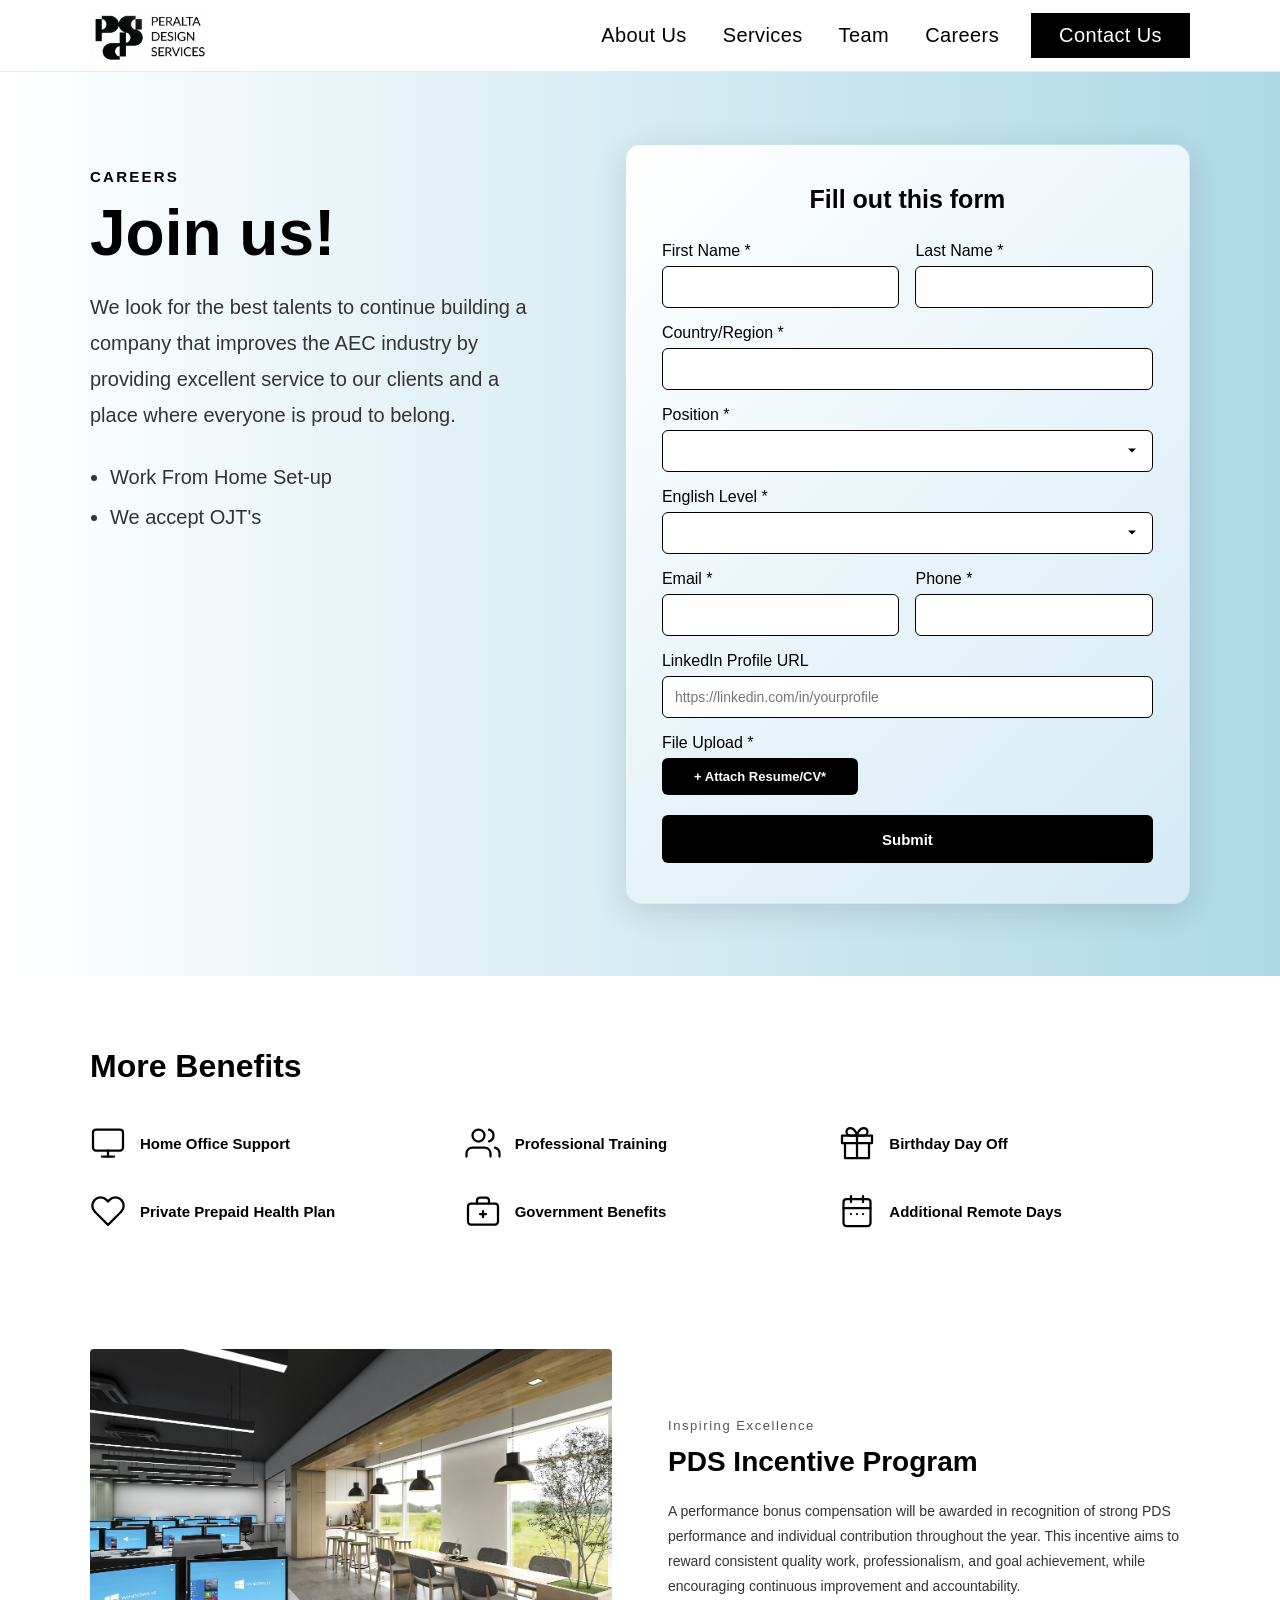
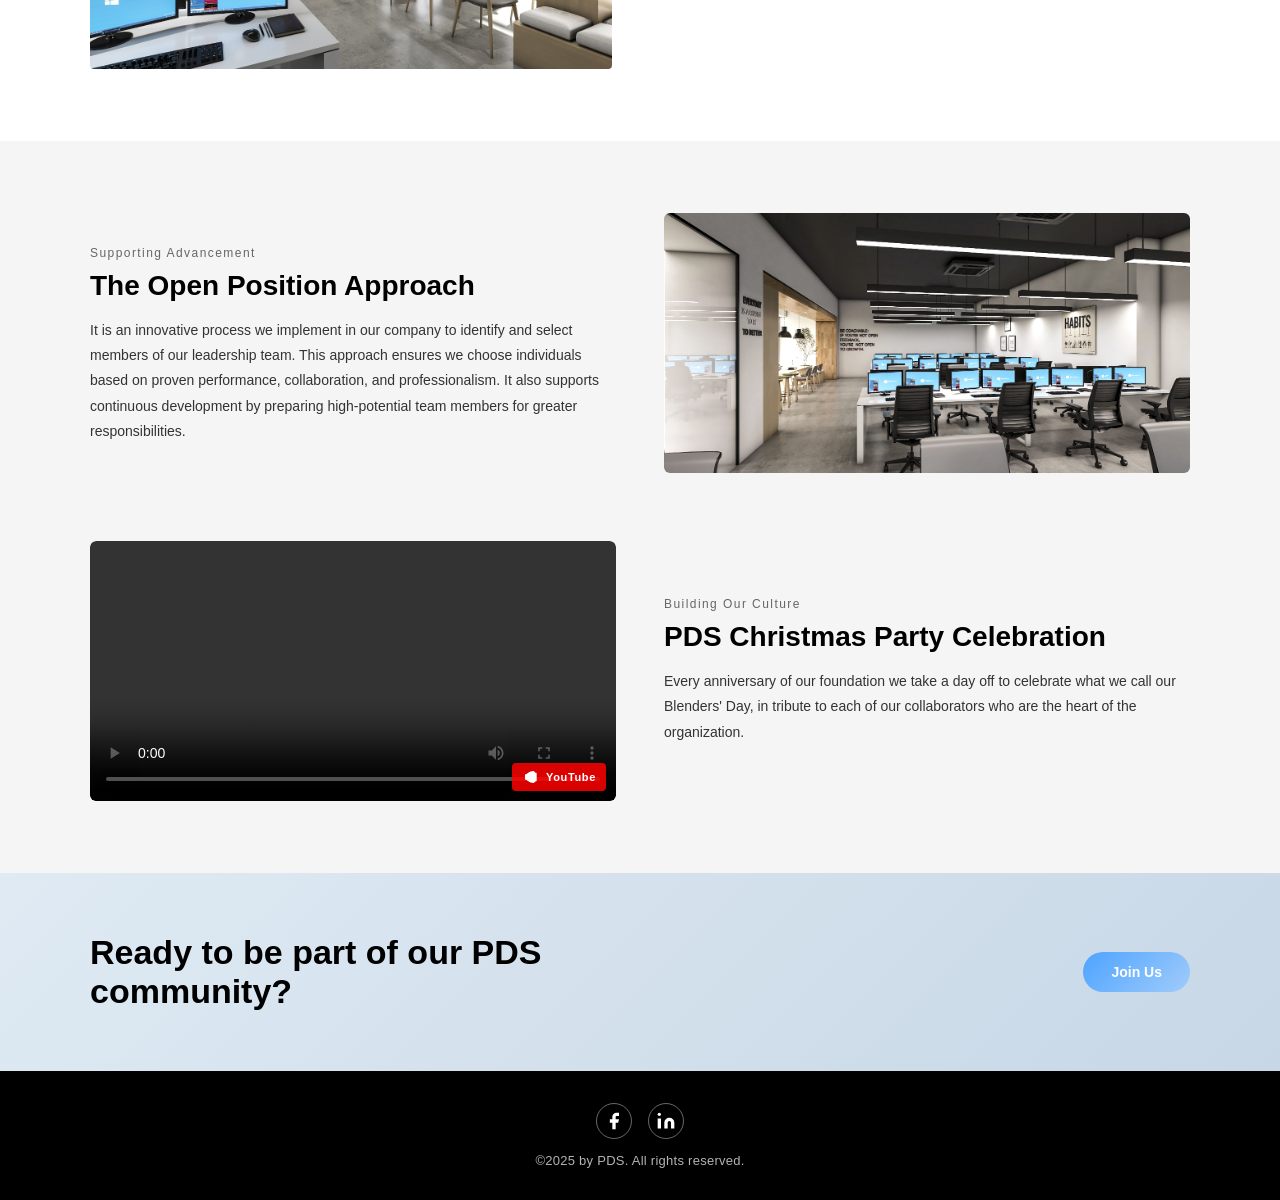
==== careers.html @ 2094d5f3 "website (no functions on submit buttons yet)" ====
<!DOCTYPE html>
<html lang="en">
<head>
  <meta charset="UTF-8"/>
  <meta name="viewport" content="width=device-width, initial-scale=1.0"/>
  <title>Careers — Peralta Design Services</title>
  <link rel="stylesheet" href="styles/careers.css"/>
  <link rel="icon" type="image/png" href="images/logoPDS.png"/>
</head>
<body>

  <!-- NAVBAR -->
  <nav>
    <div class="nav-inner">
      <a class="logo" href="index.html">
        <img src="images/logoPDS.png" alt="Peralta Design Services logo"/>
      </a>
      <div class="nav-right">
        <ul class="nav-links">
          <li><a href="index.html">About Us</a></li>
          <li><a href="services.html">Services</a></li>
          <li><a href="team.html">Team</a></li>
          <li><a href="careers.html">Careers</a></li>
        </ul>
        <a href="contactUs.html" class="nav-cta">Contact Us</a>
      </div>
    </div>
  </nav>

  <!-- CAREERS -->
  <section class="careers">
    <div class="careers-inner">

      <!-- LEFT -->
      <div class="careers-left">
        <div class="careers-label">Careers</div>
        <h1 class="careers-heading">Join us!</h1>
        <p class="careers-desc">We look for the best talents to continue building a company that improves the AEC industry by providing excellent service to our clients and a place where everyone is proud to belong.</p>
        <ul class="careers-perks">
          <li>Work From Home Set-up</li>
          <li>We accept OJT's</li>
        </ul>
      </div>

      <!-- RIGHT — FORM -->
      <div class="careers-right">
        <div class="form-card">
          <h2 class="form-title">Fill out this form</h2>

          <form id="careersForm">
            <div class="form-row">
              <div class="form-group">
                <label>First Name <span>*</span></label>
                <input type="text" required/>
              </div>
              <div class="form-group">
                <label>Last Name <span>*</span></label>
                <input type="text" required/>
              </div>
            </div>

            <div class="form-group full">
              <label>Country/Region <span>*</span></label>
              <input type="text" required/>
            </div>

            <div class="form-group full">
              <label>Position <span>*</span></label>
              <select required>
  <option value="" disabled selected></option>
  <option>Architect Junior</option>
  <option>Architect Senior</option>
  <option>Architect Semi Senior</option>
  <option>BIM Coordinator</option>
  <option>Project Leader</option>
  <option>Job Captain</option>
  <option>Assistant Project Manager</option>
  <option>Office Monitor</option>
  <option>Accounting & Finance</option>
  <option>People & Talent</option>
  <option>Digital Marketing</option>
  <option>Engineer</option>
  <option>Business Development Representative</option>
</select>
            </div>

            <div class="form-group full">
              <label>English Level <span>*</span></label>
              <select required>
                <option value="" disabled selected></option>
                <option>Beginner</option>
                <option>Intermediate</option>
                <option>Advanced</option>
                <option>Bilingual</option>
              </select>
            </div>

            <div class="form-row">
              <div class="form-group">
                <label>Email <span>*</span></label>
                <input type="email" required/>
              </div>
              <div class="form-group">
                <label>Phone <span>*</span></label>
                <input type="tel" required/>
              </div>
            </div>

            <div class="form-group full">
              <label>LinkedIn Profile URL</label>
              <input type="url" placeholder="https://linkedin.com/in/yourprofile"/>
            </div>

            <div class="form-group full">
              <label>File Upload <span>*</span></label>
              <label class="file-upload-btn" id="fileLabel">
                <span id="fileSpan">+ Attach Resume/CV*</span>
                <input type="file" accept=".pdf,.doc,.docx" required id="fileInput"/>
              </label>
            </div>

            <button type="submit" class="submit-btn">Submit</button>
          </form>
        </div>
      </div>

    </div>
  </section>


<!-- MORE BENEFITS -->
<section class="benefits">
  <div class="benefits-inner">
    <h2 class="benefits-heading">More Benefits</h2>
    <div class="benefits-grid">

      <div class="benefit-item">
        <svg xmlns="http://www.w3.org/2000/svg" width="36" height="36" viewBox="0 0 24 24" fill="none" stroke="#000" stroke-width="1.5" stroke-linecap="round" stroke-linejoin="round">
          <rect x="2" y="3" width="20" height="14" rx="2"/><line x1="8" y1="21" x2="16" y2="21"/><line x1="12" y1="17" x2="12" y2="21"/>
        </svg>
        <span>Home Office Support</span>
      </div>

      <div class="benefit-item">
        <svg xmlns="http://www.w3.org/2000/svg" width="36" height="36" viewBox="0 0 24 24" fill="none" stroke="#000" stroke-width="1.5" stroke-linecap="round" stroke-linejoin="round">
          <path d="M17 21v-2a4 4 0 0 0-4-4H5a4 4 0 0 0-4 4v2"/><circle cx="9" cy="7" r="4"/><path d="M23 21v-2a4 4 0 0 0-3-3.87"/><path d="M16 3.13a4 4 0 0 1 0 7.75"/>
        </svg>
        <span>Professional Training</span>
      </div>

      <div class="benefit-item">
        <svg xmlns="http://www.w3.org/2000/svg" width="36" height="36" viewBox="0 0 24 24" fill="none" stroke="#000" stroke-width="1.5" stroke-linecap="round" stroke-linejoin="round">
          <path d="M20 12V22H4V12"/><path d="M22 7H2v5h20V7z"/><path d="M12 22V7"/><path d="M12 7H7.5a2.5 2.5 0 0 1 0-5C11 2 12 7 12 7z"/><path d="M12 7h4.5a2.5 2.5 0 0 0 0-5C13 2 12 7 12 7z"/>
        </svg>
        <span>Birthday Day Off</span>
      </div>

      <div class="benefit-item">
        <svg xmlns="http://www.w3.org/2000/svg" width="36" height="36" viewBox="0 0 24 24" fill="none" stroke="#000" stroke-width="1.5" stroke-linecap="round" stroke-linejoin="round">
          <path d="M20.84 4.61a5.5 5.5 0 0 0-7.78 0L12 5.67l-1.06-1.06a5.5 5.5 0 0 0-7.78 7.78l1.06 1.06L12 21.23l7.78-7.78 1.06-1.06a5.5 5.5 0 0 0 0-7.78z"/>
        </svg>
        <span>Private Prepaid Health Plan</span>
      </div>

      <div class="benefit-item">
        <svg xmlns="http://www.w3.org/2000/svg" width="36" height="36" viewBox="0 0 24 24" fill="none" stroke="#000" stroke-width="1.5" stroke-linecap="round" stroke-linejoin="round">
          <rect x="2" y="7" width="20" height="14" rx="2"/><path d="M16 7V5a2 2 0 0 0-2-2h-4a2 2 0 0 0-2 2v2"/><line x1="12" y1="12" x2="12" y2="16"/><line x1="10" y1="14" x2="14" y2="14"/>
        </svg>
        <span>Government Benefits</span>
      </div>

      <div class="benefit-item">
        <svg xmlns="http://www.w3.org/2000/svg" width="36" height="36" viewBox="0 0 24 24" fill="none" stroke="#000" stroke-width="1.5" stroke-linecap="round" stroke-linejoin="round">
          <rect x="3" y="4" width="18" height="18" rx="2"/><line x1="16" y1="2" x2="16" y2="6"/><line x1="8" y1="2" x2="8" y2="6"/><line x1="3" y1="10" x2="21" y2="10"/><path d="M8 14h.01"/><path d="M12 14h.01"/><path d="M16 14h.01"/>
        </svg>
        <span>Additional Remote Days</span>
      </div>

    </div>
  </div>
</section>

<!-- INCENTIVE PROGRAM -->
<section class="incentive">
  <div class="incentive-inner">
    <div class="incentive-left">
      <!-- Replace with your actual image -->
      <img src="images/collaborate.png" alt="PDS Team at work"/>
    </div>
    <div class="incentive-right">
      <p class="incentive-label">Inspiring Excellence</p>
      <h2 class="incentive-heading">PDS Incentive Program</h2>
      <p class="incentive-desc">A performance bonus compensation will be awarded in recognition of strong PDS performance and individual contribution throughout the year. This incentive aims to reward consistent quality work, professionalism, and goal achievement, while encouraging continuous improvement and accountability.</p>
    </div>
  </div>
</section>

<!-- COMPANY CULTURE / OPEN POSITION -->
<section class="culture">
  <div class="culture-inner">

    <!-- TOP ROW -->
    <div class="culture-top">
      
      <!-- LEFT TEXT -->
      <div class="culture-left">
        <p class="culture-label">Supporting Advancement</p>
        <h2 class="culture-heading">The Open Position Approach</h2>
        <p class="culture-desc">
          It is an innovative process we implement in our company to identify and select members of our leadership team.
          This approach ensures we choose individuals based on proven performance, collaboration, and professionalism.
          It also supports continuous development by preparing high-potential team members for greater responsibilities.
        </p>
      </div>

      <!-- RIGHT IMAGE -->
      <div class="culture-right">
        <img src="images/office1.png" alt="Office workspace"/>
      </div>

    </div>

    <!-- BOTTOM ROW -->
    <div class="culture-bottom">

      <!-- VIDEO -->
      <div class="culture-video">
  <div class="video-wrapper">
    <!-- Replace with your actual downloaded video filename -->
    <video controls>
      <source src="videos/PDS Christmas Party.mp4" type="video/mp4"/>
      Your browser does not support the video tag.
    </video>
    <a href="https://www.youtube.com/watch?v=nQ1SxwSHae8" target="_blank" class="video-yt-link" title="Watch on YouTube">
      <svg xmlns="http://www.w3.org/2000/svg" width="18" height="18" viewBox="0 0 24 24" fill="white">
        <path d="M19.59 6.69a4.83 4.83 0 0 1-3.77-2.75 12.37 12.37 0 0 0-8.07 2.75 4.83 4.83 0 0 1-3.75 2.06v6.5a4.83 4.83 0 0 1 3.75 2.06 12.37 12.37 0 0 0 8.07 2.75 4.83 4.83 0 0 1 3.77-2.75V6.69z"/>
        <polygon points="10 15 15 12 10 9 10 15" fill="white"/>
      </svg>
      YouTube
    </a>
  </div>
</div>

      <!-- TEXT -->
      <div class="culture-text">
        <p class="culture-label">Building Our Culture</p>
        <h2 class="culture-heading">PDS Christmas Party Celebration</h2>
        <p class="culture-desc">
          Every anniversary of our foundation we take a day off to celebrate what we call our Blenders' Day,
          in tribute to each of our collaborators who are the heart of the organization.
        </p>
      </div>

    </div>

  </div>
</section>

<!-- CTA JOIN US -->
<section class="cta">
  <div class="cta-inner">
    
    <h2 class="cta-text">
      Ready to be part of our PDS community?
    </h2>

    <a href="#careersForm" class="cta-btn">Join Us</a>

  </div>
</section>

<!-- FOOTER -->
<footer>
  <div class="footer-inner">
    <div class="footer-social">
      <a href="https://www.facebook.com/profile.php?id=61551814892912" target="_blank" aria-label="Facebook">
        <svg xmlns="http://www.w3.org/2000/svg" width="20" height="20" viewBox="0 0 24 24" fill="white">
          <path d="M18 2h-3a5 5 0 0 0-5 5v3H7v4h3v8h4v-8h3l1-4h-4V7a1 1 0 0 1 1-1h3z"/>
        </svg>
      </a>
      <a href="https://www.linkedin.com/company/peraltadesignservices/posts/?feedView=all" target="_blank" aria-label="LinkedIn">
        <svg xmlns="http://www.w3.org/2000/svg" width="20" height="20" viewBox="0 0 24 24" fill="white">
          <path d="M16 8a6 6 0 0 1 6 6v7h-4v-7a2 2 0 0 0-2-2 2 2 0 0 0-2 2v7h-4v-7a6 6 0 0 1 6-6zM2 9h4v12H2z"/>
          <circle cx="4" cy="4" r="2"/>
        </svg>
      </a>
    </div>
    <p class="footer-copy">©2025 by PDS. All rights reserved.</p>
  </div>
</footer>

  <script>
    document.getElementById('fileInput').addEventListener('change', function() {
      const span = document.getElementById('fileSpan');
      span.textContent = this.files[0] ? this.files[0].name : '+ Attach Resume/CV*';
    });
  </script>

</body>
</html>
---- styles/careers.css ----
*, *::before, *::after { box-sizing: border-box; margin: 0; padding: 0; }
html, body { font-family: 'Arial', sans-serif; background: #fff; color: #000; overflow-x: hidden; }

/* ── NAVBAR ── */
nav {
  position: fixed; top: 0; left: 0; right: 0; z-index: 100;
  display: flex; align-items: center; justify-content: center;
  height: 72px;
  background: #fff;
  border-bottom: 1px solid #e8e8e8;
}
.nav-inner {
  display: flex; align-items: center; gap: 32px;
  width: 1100px;
}
.nav-right {
  display: flex; align-items: center; gap: 32px;
  margin-left: auto;
}
.logo { display: flex; align-items: center; gap: 10px; text-decoration: none; }
.logo img { height: 54px; width: 120px; display: block; }
.nav-links { display: flex; align-items: center; gap: 36px; list-style: none; }
.nav-links a { font-size: 20px; letter-spacing: 0.02em; color: #000; text-decoration: none; transition: opacity 0.2s; }
.nav-links a:hover { opacity: 0.45; }
.nav-cta {
  background: #000; color: #fff;
  padding: 11px 28px; font-size: 20px; letter-spacing: 0.02em;
  text-decoration: none; transition: opacity 0.2s;
}
.nav-cta:hover { opacity: 0.75; }

/* ── CAREERS SECTION WITH GRADIENT (White to Light Blue) ── */
.careers {
  margin-top: 72px;
  min-height: calc(100vh - 72px);
  /* White to Light Blue gradient - left to right */
  background: linear-gradient(90deg, #ffffff 0%, #add8e6 100%);
  display: flex;
  justify-content: center;
  align-items: center;
  padding: 72px 48px;
}

.careers-inner {
  display: flex;
  gap: 64px;
  width: 1100px;
  align-items: flex-start;
}

/* LEFT */
.careers-left { flex: 1; padding-top: 24px; }

.careers-label {
  font-size: 15px;
  font-weight: 700;
  letter-spacing: 0.15em;
  text-transform: uppercase;
  color: #000;
  margin-bottom: 16px;
}

.careers-heading {
  font-size: 64px;
  font-weight: 900;
  color: #000;
  line-height: 1;
  margin-bottom: 24px;
}

.careers-desc {
  font-size: 20px;
  line-height: 1.8;
  color: #333;
  margin-bottom: 28px;
  max-width: 440px;
}

.careers-perks {
  list-style: disc;
  padding-left: 20px;
  display: flex;
  flex-direction: column;
  gap: 8px;
}

.careers-perks li {
  font-size: 20px;
  color: #333;
  line-height: 1.6;
}

/* RIGHT — FORM CARD */
.careers-right { flex: 1.2; }

/* FORM CARD with gradient background (White to Light Blue) */
.form-card {
  background: linear-gradient(135deg, #ffffff 0%, #d4eaf5 100%);
  border-radius: 16px;
  padding: 40px 36px;
  box-shadow: 0 8px 32px rgba(0,0,0,0.12);
  border: 1px solid rgba(173, 216, 230, 0.5);
}

.form-title {
  font-size: 25px;
  font-weight: 700;
  color: #000;
  text-align: center;
  margin-bottom: 28px;
}

form { display: flex; flex-direction: column; gap: 16px; }

.form-row {
  display: grid;
  grid-template-columns: 1fr 1fr;
  gap: 16px;
}

.form-group {
  display: flex;
  flex-direction: column;
  gap: 6px;
}

.form-group.full { grid-column: 1 / -1; }

.form-group label {
  font-size: 16px;
  font-weight: 500;
  color: #000;
}

.form-group label span { color: #000; }

.form-group input,
.form-group select {
  height: 42px;
  border: 1.5px solid #000;
  border-radius: 6px;
  padding: 0 12px;
  font-family: 'Arial', sans-serif;
  font-size: 14px;
  color: #000;
  background: #fff;
  outline: none;
  transition: border-color 0.2s;
  appearance: none;
}

.form-group input:focus,
.form-group select:focus { border-color: #555; }

.file-upload-btn {
  display: flex;
  align-items: center;
  justify-content: center;
  background: #000;
  color: #fff !important;
  padding: 11px 20px;
  border-radius: 6px;
  font-size: 13px;
  font-weight: 600;
  cursor: pointer;
  width: 40%;
  transition: opacity 0.2s;
}

.file-upload-btn:hover { opacity: 0.75; }
.file-upload-btn input { display: none; }

.file-upload-btn span {
  color: #fff !important;
  font-size: 13px;
  font-weight: 600;
}
.file-name {
  font-size: 12px;
  color: #888;
  margin-top: 6px;
  display: block;
}

.submit-btn {
  width: 100%;
  height: 48px;
  background: #000;
  color: #fff;
  border: none;
  border-radius: 6px;
  font-family: 'Arial', sans-serif;
  font-size: 15px;
  font-weight: 700;
  cursor: pointer;
  transition: opacity 0.2s;
  margin-top: 4px;
}
.submit-btn:hover { opacity: 0.75; }

/* dropdown arrow */
.form-group select {
  background-image: url("data:image/svg+xml;utf8,<svg fill='black' height='20' viewBox='0 0 20 20' width='20' xmlns='http://www.w3.org/2000/svg'><path d='M5 7l5 5 5-5z'/></svg>");
  background-repeat: no-repeat;
  background-position: right 12px center;
  background-size: 16px;
  padding-right: 36px;
  cursor: pointer;
}

/* ── FOOTER ── */
footer {
  background: #000;
  padding: 32px 48px;
}
.footer-inner {
  display: flex;
  flex-direction: column;
  align-items: center;
  gap: 14px;
}
.footer-social { display: flex; gap: 16px; }
.footer-social a {
  width: 36px; height: 36px;
  border-radius: 50%;
  border: 1.5px solid rgba(255,255,255,0.4);
  display: flex; align-items: center; justify-content: center;
  transition: border-color 0.2s, opacity 0.2s;
}
.footer-social a:hover { border-color: #fff; opacity: 0.75; }
.footer-copy { font-size: 13px; color: rgba(255,255,255,0.7); letter-spacing: 0.02em; }


/* ── MORE BENEFITS ── */
.benefits {
  display: flex;
  justify-content: center;
  padding: 72px 48px;
  background: #fff;
}

.benefits-inner { width: 1100px; }

.benefits-heading {
  font-size: 32px;
  font-weight: 700;
  color: #000;
  margin-bottom: 40px;
}

.benefits-grid {
  display: grid;
  grid-template-columns: repeat(3, 1fr);
  row-gap: 32px;
  column-gap: 24px;
}

.benefit-item {
  display: flex;
  align-items: center;
  gap: 14px;
}

.benefit-item svg { flex-shrink: 0; }

.benefit-item span {
  font-size: 15px;
  font-weight: 700;
  color: #000;
}

/* ── INCENTIVE PROGRAM ── */
.incentive {
  display: flex;
  justify-content: center;
  padding: 48px 48px 72px;
  background: #fff;
}

.incentive-inner {
  display: flex;
  gap: 56px;
  width: 1100px;
  align-items: center;
}

.incentive-left { flex: 1; }

.incentive-left img {
  width: 100%;
  height: 320px;
  object-fit: cover;
  object-position: center;
  display: block;
  border-radius: 4px;
}

.incentive-right { flex: 1; }

.incentive-label {
  font-size: 13px;
  letter-spacing: 0.12em;
  color: #555;
  margin-bottom: 12px;
}

.incentive-heading {
  font-size: 28px;
  font-weight: 700;
  color: #000;
  margin-bottom: 20px;
  line-height: 1.2;
}

.incentive-desc {
  font-size: 14px;
  line-height: 1.8;
  color: #333;
}

/* ── CULTURE SECTION ── */
.culture {
  display: flex;
  justify-content: center;
  padding: 72px 48px;
  background: #f5f5f5;
}

.culture-inner {
  width: 1100px;
  display: flex;
  flex-direction: column;
  gap: 64px;
}

/* TOP */
.culture-top {
  display: flex;
  gap: 48px;
  align-items: center;
}

.culture-left { flex: 1; }

.culture-right { flex: 1; }

.culture-right img {
  width: 100%;
  height: 260px;
  object-fit: cover;
  border-radius: 6px;
}

/* BOTTOM */
.culture-bottom {
  display: flex;
  gap: 48px;
  align-items: center;
}

.culture-video { flex: 1; }

.culture-text { flex: 1; }

/* TEXT STYLES */
.culture-label {
  font-size: 12px;
  letter-spacing: 0.12em;
  color: #666;
  margin-bottom: 10px;
}

.culture-heading {
  font-size: 28px;
  font-weight: 700;
  margin-bottom: 16px;
}

.culture-desc {
  font-size: 14px;
  line-height: 1.8;
  color: #333;
}

/* ── CTA SECTION ── */
.cta {
  background: linear-gradient(135deg, #dfeaf3, #c7d7e6);
  padding: 60px 48px;
  display: flex;
  justify-content: center;
}

.cta-inner {
  width: 1100px;
  display: flex;
  align-items: center;
  justify-content: space-between;
}

.cta-text {
  font-size: 34px;
  font-weight: 700;
  color: #000;
  max-width: 600px;
}

/* BUTTON */
.cta-btn {
  background: linear-gradient(135deg, #4da3ff, #a1ccfa);
  color: #fff;
  padding: 12px 28px;
  border-radius: 999px;
  font-size: 14px;
  text-decoration: none;
  font-weight: 600;
  transition: 0.2s;
}

.cta-btn:hover {
  opacity: 0.85;
}
.video-wrapper {
  position: relative;
  width: 100%;
  border-radius: 6px;
  overflow: hidden;
}

.video-wrapper video {
  width: 100%;
  height: 260px;
  object-fit: cover;
  display: block;
  border-radius: 6px;
}

.video-yt-link {
  position: absolute;
  bottom: 10px; right: 10px;
  background: rgba(255, 0, 0, 0.85);
  color: #fff;
  font-size: 11px;
  font-weight: 700;
  letter-spacing: 0.06em;
  padding: 5px 10px;
  border-radius: 4px;
  text-decoration: none;
  display: flex;
  align-items: center;
  gap: 6px;
  transition: background 0.2s;
  z-index: 2;
}

.video-yt-link:hover { background: rgba(200, 0, 0, 0.95); }
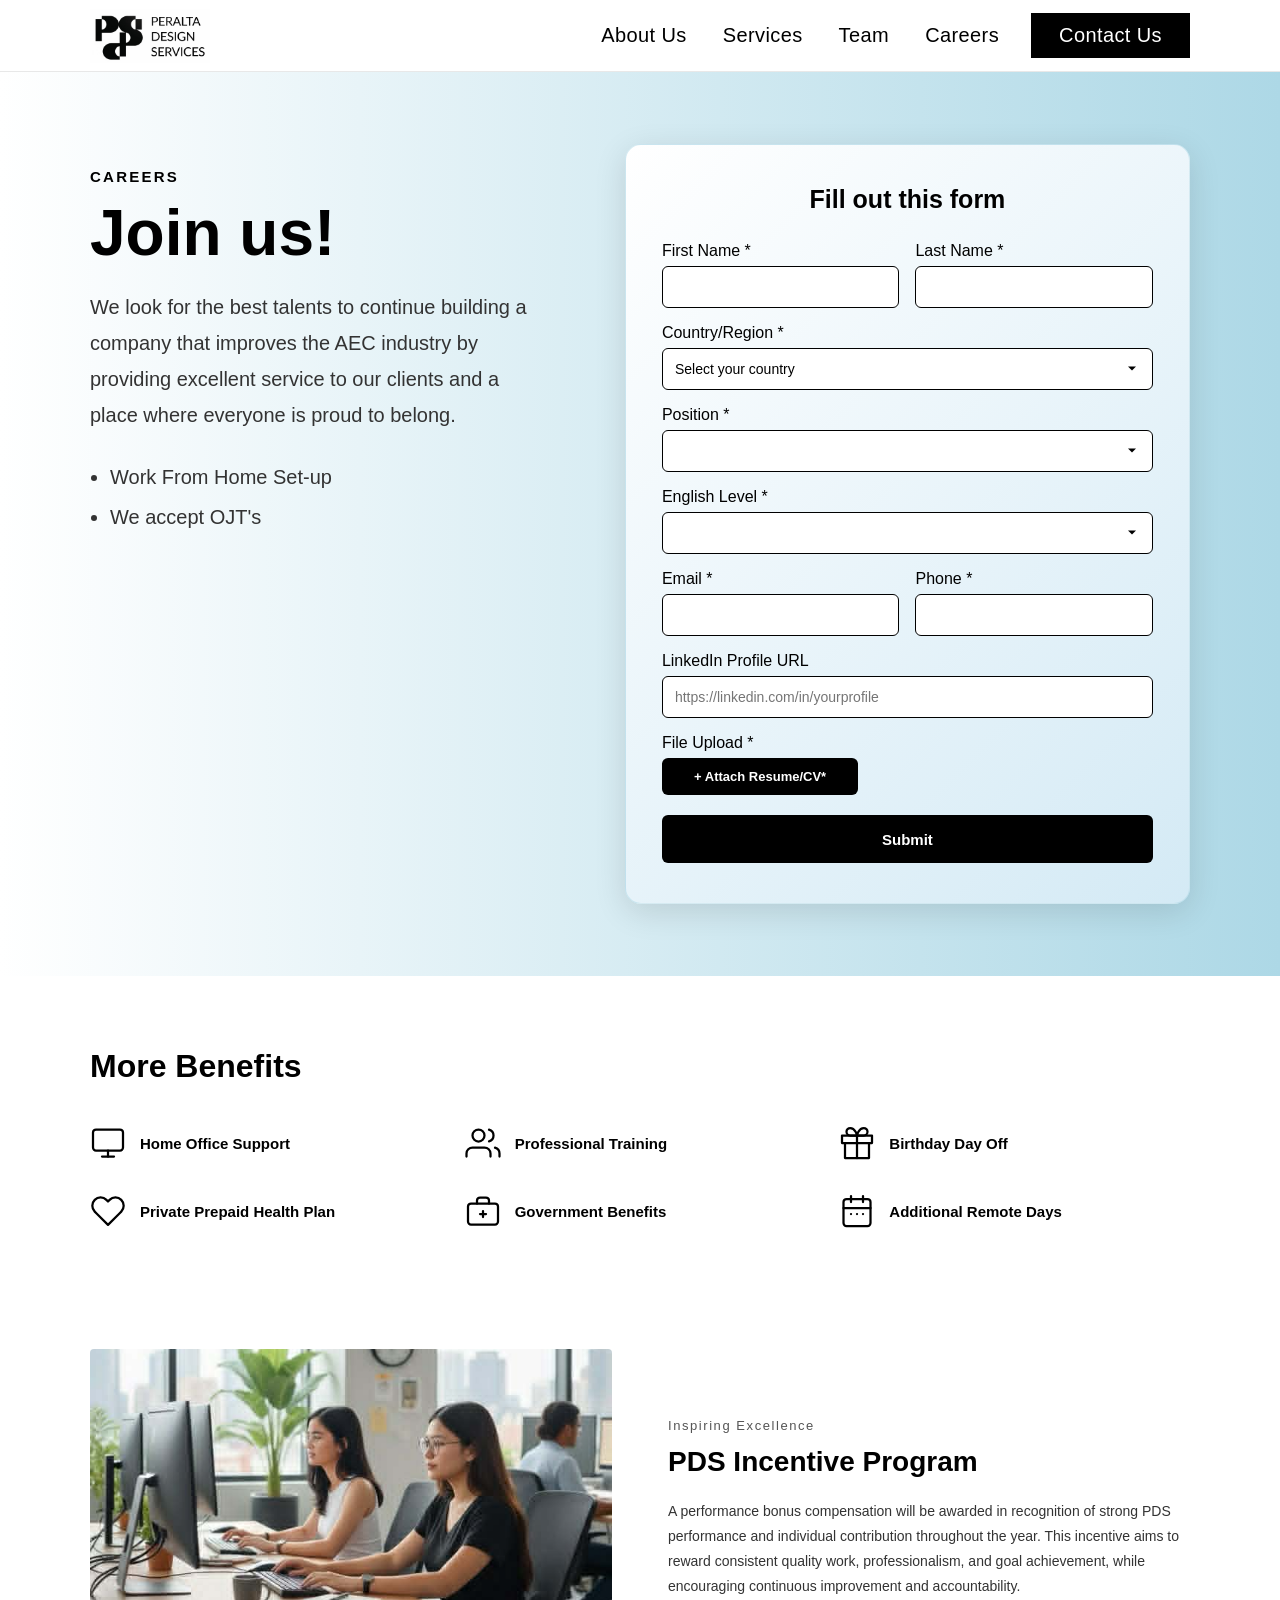
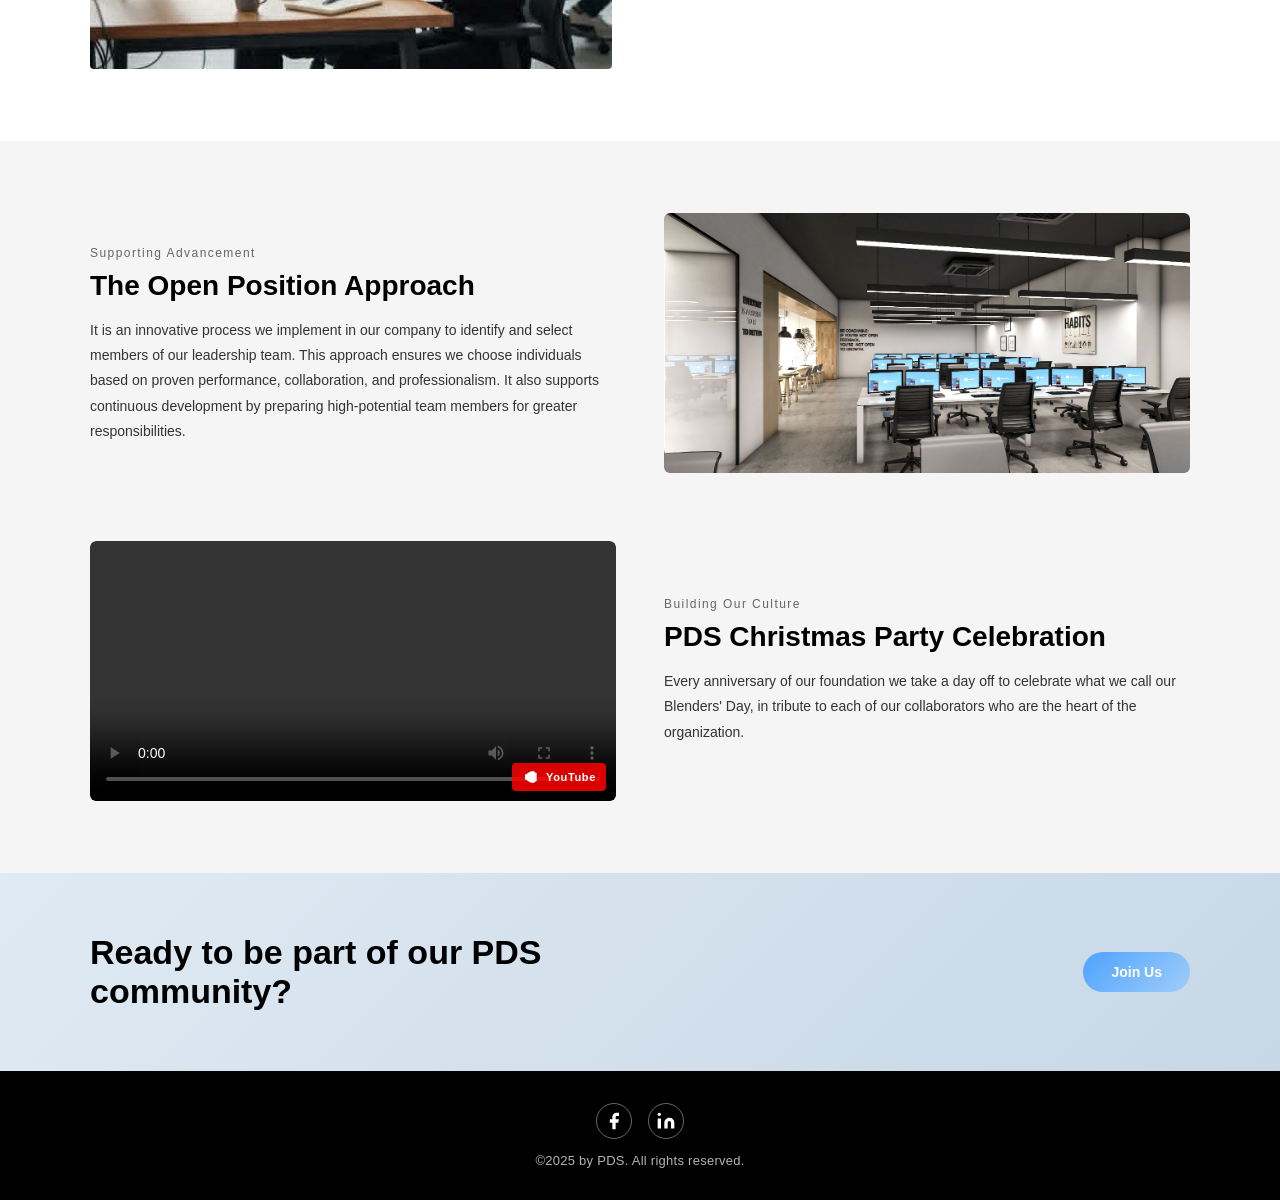
==== commit ac4a420d: "submit still not working" ====
--- a/careers.html
+++ b/careers.html
@@ -47,46 +47,89 @@
         <div class="form-card">
           <h2 class="form-title">Fill out this form</h2>
 
-          <form id="careersForm">
+          <form id="careersForm" enctype="multipart/form-data">
+
             <div class="form-row">
               <div class="form-group">
                 <label>First Name <span>*</span></label>
-                <input type="text" required/>
+                <input type="text" name="first_name" required/>
               </div>
               <div class="form-group">
                 <label>Last Name <span>*</span></label>
-                <input type="text" required/>
+                <input type="text" name="last_name" required/>
               </div>
             </div>
 
             <div class="form-group full">
               <label>Country/Region <span>*</span></label>
-              <input type="text" required/>
+              <select name="country" required>
+                <option value="" disabled selected>Select your country</option>
+                <option>Afghanistan</option><option>Albania</option><option>Algeria</option><option>Andorra</option><option>Angola</option>
+                <option>Antigua and Barbuda</option><option>Argentina</option><option>Armenia</option><option>Australia</option><option>Austria</option>
+                <option>Azerbaijan</option><option>Bahamas</option><option>Bahrain</option><option>Bangladesh</option><option>Barbados</option>
+                <option>Belarus</option><option>Belgium</option><option>Belize</option><option>Benin</option><option>Bhutan</option>
+                <option>Bolivia</option><option>Bosnia and Herzegovina</option><option>Botswana</option><option>Brazil</option><option>Brunei</option>
+                <option>Bulgaria</option><option>Burkina Faso</option><option>Burundi</option><option>Cabo Verde</option><option>Cambodia</option>
+                <option>Cameroon</option><option>Canada</option><option>Central African Republic</option><option>Chad</option><option>Chile</option>
+                <option>China</option><option>Colombia</option><option>Comoros</option><option>Congo</option><option>Costa Rica</option>
+                <option>Croatia</option><option>Cuba</option><option>Cyprus</option><option>Czech Republic</option><option>Denmark</option>
+                <option>Djibouti</option><option>Dominica</option><option>Dominican Republic</option><option>Ecuador</option><option>Egypt</option>
+                <option>El Salvador</option><option>Equatorial Guinea</option><option>Eritrea</option><option>Estonia</option><option>Eswatini</option>
+                <option>Ethiopia</option><option>Fiji</option><option>Finland</option><option>France</option><option>Gabon</option>
+                <option>Gambia</option><option>Georgia</option><option>Germany</option><option>Ghana</option><option>Greece</option>
+                <option>Grenada</option><option>Guatemala</option><option>Guinea</option><option>Guinea-Bissau</option><option>Guyana</option>
+                <option>Haiti</option><option>Honduras</option><option>Hungary</option><option>Iceland</option><option>India</option>
+                <option>Indonesia</option><option>Iran</option><option>Iraq</option><option>Ireland</option><option>Israel</option>
+                <option>Italy</option><option>Jamaica</option><option>Japan</option><option>Jordan</option><option>Kazakhstan</option>
+                <option>Kenya</option><option>Kiribati</option><option>Kuwait</option><option>Kyrgyzstan</option><option>Laos</option>
+                <option>Latvia</option><option>Lebanon</option><option>Lesotho</option><option>Liberia</option><option>Libya</option>
+                <option>Liechtenstein</option><option>Lithuania</option><option>Luxembourg</option><option>Madagascar</option><option>Malawi</option>
+                <option>Malaysia</option><option>Maldives</option><option>Mali</option><option>Malta</option><option>Marshall Islands</option>
+                <option>Mauritania</option><option>Mauritius</option><option>Mexico</option><option>Micronesia</option><option>Moldova</option>
+                <option>Monaco</option><option>Mongolia</option><option>Montenegro</option><option>Morocco</option><option>Mozambique</option>
+                <option>Myanmar</option><option>Namibia</option><option>Nauru</option><option>Nepal</option><option>Netherlands</option>
+                <option>New Zealand</option><option>Nicaragua</option><option>Niger</option><option>Nigeria</option><option>North Korea</option>
+                <option>North Macedonia</option><option>Norway</option><option>Oman</option><option>Pakistan</option><option>Palau</option>
+                <option>Palestine</option><option>Panama</option><option>Papua New Guinea</option><option>Paraguay</option><option>Peru</option>
+                <option>Philippines</option><option>Poland</option><option>Portugal</option><option>Qatar</option><option>Romania</option>
+                <option>Russia</option><option>Rwanda</option><option>Saint Kitts and Nevis</option><option>Saint Lucia</option>
+                <option>Saint Vincent and the Grenadines</option><option>Samoa</option><option>San Marino</option><option>Sao Tome and Principe</option>
+                <option>Saudi Arabia</option><option>Senegal</option><option>Serbia</option><option>Seychelles</option><option>Sierra Leone</option>
+                <option>Singapore</option><option>Slovakia</option><option>Slovenia</option><option>Solomon Islands</option><option>Somalia</option>
+                <option>South Africa</option><option>South Korea</option><option>South Sudan</option><option>Spain</option><option>Sri Lanka</option>
+                <option>Sudan</option><option>Suriname</option><option>Sweden</option><option>Switzerland</option><option>Syria</option>
+                <option>Taiwan</option><option>Tajikistan</option><option>Tanzania</option><option>Thailand</option><option>Timor-Leste</option>
+                <option>Togo</option><option>Tonga</option><option>Trinidad and Tobago</option><option>Tunisia</option><option>Turkey</option>
+                <option>Turkmenistan</option><option>Tuvalu</option><option>Uganda</option><option>Ukraine</option>
+                <option>United Arab Emirates</option><option>United Kingdom</option><option>United States</option><option>Uruguay</option>
+                <option>Uzbekistan</option><option>Vanuatu</option><option>Vatican City</option><option>Venezuela</option><option>Vietnam</option>
+                <option>Yemen</option><option>Zambia</option><option>Zimbabwe</option>
+              </select>
             </div>
 
             <div class="form-group full">
               <label>Position <span>*</span></label>
-              <select required>
-  <option value="" disabled selected></option>
-  <option>Architect Junior</option>
-  <option>Architect Senior</option>
-  <option>Architect Semi Senior</option>
-  <option>BIM Coordinator</option>
-  <option>Project Leader</option>
-  <option>Job Captain</option>
-  <option>Assistant Project Manager</option>
-  <option>Office Monitor</option>
-  <option>Accounting & Finance</option>
-  <option>People & Talent</option>
-  <option>Digital Marketing</option>
-  <option>Engineer</option>
-  <option>Business Development Representative</option>
-</select>
+              <select name="position" required>
+                <option value="" disabled selected></option>
+                <option>Architect Junior</option>
+                <option>Architect Senior</option>
+                <option>Architect Semi Senior</option>
+                <option>BIM Coordinator</option>
+                <option>Project Leader</option>
+                <option>Job Captain</option>
+                <option>Assistant Project Manager</option>
+                <option>Office Monitor</option>
+                <option>Accounting &amp; Finance</option>
+                <option>People &amp; Talent</option>
+                <option>Digital Marketing</option>
+                <option>Engineer</option>
+                <option>Business Development Representative</option>
+              </select>
             </div>
 
             <div class="form-group full">
               <label>English Level <span>*</span></label>
-              <select required>
+              <select name="english_level" required>
                 <option value="" disabled selected></option>
                 <option>Beginner</option>
                 <option>Intermediate</option>
@@ -98,28 +141,29 @@
             <div class="form-row">
               <div class="form-group">
                 <label>Email <span>*</span></label>
-                <input type="email" required/>
+                <input type="email" name="email" required/>
               </div>
               <div class="form-group">
                 <label>Phone <span>*</span></label>
-                <input type="tel" required/>
+                <input type="tel" name="phone" required/>
               </div>
             </div>
 
             <div class="form-group full">
               <label>LinkedIn Profile URL</label>
-              <input type="url" placeholder="https://linkedin.com/in/yourprofile"/>
+              <input type="url" name="linkedin" placeholder="https://linkedin.com/in/yourprofile"/>
             </div>
 
             <div class="form-group full">
               <label>File Upload <span>*</span></label>
               <label class="file-upload-btn" id="fileLabel">
                 <span id="fileSpan">+ Attach Resume/CV*</span>
-                <input type="file" accept=".pdf,.doc,.docx" required id="fileInput"/>
+                <input type="file" name="resume" accept=".pdf,.doc,.docx" required id="fileInput"/>
               </label>
             </div>
 
             <button type="submit" class="submit-btn">Submit</button>
+
           </form>
         </div>
       </div>
@@ -127,173 +171,159 @@
     </div>
   </section>
 
-
-<!-- MORE BENEFITS -->
-<section class="benefits">
-  <div class="benefits-inner">
-    <h2 class="benefits-heading">More Benefits</h2>
-    <div class="benefits-grid">
-
-      <div class="benefit-item">
-        <svg xmlns="http://www.w3.org/2000/svg" width="36" height="36" viewBox="0 0 24 24" fill="none" stroke="#000" stroke-width="1.5" stroke-linecap="round" stroke-linejoin="round">
-          <rect x="2" y="3" width="20" height="14" rx="2"/><line x1="8" y1="21" x2="16" y2="21"/><line x1="12" y1="17" x2="12" y2="21"/>
-        </svg>
-        <span>Home Office Support</span>
-      </div>
-
-      <div class="benefit-item">
-        <svg xmlns="http://www.w3.org/2000/svg" width="36" height="36" viewBox="0 0 24 24" fill="none" stroke="#000" stroke-width="1.5" stroke-linecap="round" stroke-linejoin="round">
-          <path d="M17 21v-2a4 4 0 0 0-4-4H5a4 4 0 0 0-4 4v2"/><circle cx="9" cy="7" r="4"/><path d="M23 21v-2a4 4 0 0 0-3-3.87"/><path d="M16 3.13a4 4 0 0 1 0 7.75"/>
-        </svg>
-        <span>Professional Training</span>
-      </div>
-
-      <div class="benefit-item">
-        <svg xmlns="http://www.w3.org/2000/svg" width="36" height="36" viewBox="0 0 24 24" fill="none" stroke="#000" stroke-width="1.5" stroke-linecap="round" stroke-linejoin="round">
-          <path d="M20 12V22H4V12"/><path d="M22 7H2v5h20V7z"/><path d="M12 22V7"/><path d="M12 7H7.5a2.5 2.5 0 0 1 0-5C11 2 12 7 12 7z"/><path d="M12 7h4.5a2.5 2.5 0 0 0 0-5C13 2 12 7 12 7z"/>
-        </svg>
-        <span>Birthday Day Off</span>
-      </div>
-
-      <div class="benefit-item">
-        <svg xmlns="http://www.w3.org/2000/svg" width="36" height="36" viewBox="0 0 24 24" fill="none" stroke="#000" stroke-width="1.5" stroke-linecap="round" stroke-linejoin="round">
-          <path d="M20.84 4.61a5.5 5.5 0 0 0-7.78 0L12 5.67l-1.06-1.06a5.5 5.5 0 0 0-7.78 7.78l1.06 1.06L12 21.23l7.78-7.78 1.06-1.06a5.5 5.5 0 0 0 0-7.78z"/>
-        </svg>
-        <span>Private Prepaid Health Plan</span>
-      </div>
-
-      <div class="benefit-item">
-        <svg xmlns="http://www.w3.org/2000/svg" width="36" height="36" viewBox="0 0 24 24" fill="none" stroke="#000" stroke-width="1.5" stroke-linecap="round" stroke-linejoin="round">
-          <rect x="2" y="7" width="20" height="14" rx="2"/><path d="M16 7V5a2 2 0 0 0-2-2h-4a2 2 0 0 0-2 2v2"/><line x1="12" y1="12" x2="12" y2="16"/><line x1="10" y1="14" x2="14" y2="14"/>
-        </svg>
-        <span>Government Benefits</span>
-      </div>
-
-      <div class="benefit-item">
-        <svg xmlns="http://www.w3.org/2000/svg" width="36" height="36" viewBox="0 0 24 24" fill="none" stroke="#000" stroke-width="1.5" stroke-linecap="round" stroke-linejoin="round">
-          <rect x="3" y="4" width="18" height="18" rx="2"/><line x1="16" y1="2" x2="16" y2="6"/><line x1="8" y1="2" x2="8" y2="6"/><line x1="3" y1="10" x2="21" y2="10"/><path d="M8 14h.01"/><path d="M12 14h.01"/><path d="M16 14h.01"/>
-        </svg>
-        <span>Additional Remote Days</span>
-      </div>
-
-    </div>
-  </div>
-</section>
-
-<!-- INCENTIVE PROGRAM -->
-<section class="incentive">
-  <div class="incentive-inner">
-    <div class="incentive-left">
-      <!-- Replace with your actual image -->
-      <img src="images/collaborate.png" alt="PDS Team at work"/>
-    </div>
-    <div class="incentive-right">
-      <p class="incentive-label">Inspiring Excellence</p>
-      <h2 class="incentive-heading">PDS Incentive Program</h2>
-      <p class="incentive-desc">A performance bonus compensation will be awarded in recognition of strong PDS performance and individual contribution throughout the year. This incentive aims to reward consistent quality work, professionalism, and goal achievement, while encouraging continuous improvement and accountability.</p>
-    </div>
-  </div>
-</section>
-
-<!-- COMPANY CULTURE / OPEN POSITION -->
-<section class="culture">
-  <div class="culture-inner">
-
-    <!-- TOP ROW -->
-    <div class="culture-top">
-      
-      <!-- LEFT TEXT -->
-      <div class="culture-left">
-        <p class="culture-label">Supporting Advancement</p>
-        <h2 class="culture-heading">The Open Position Approach</h2>
-        <p class="culture-desc">
-          It is an innovative process we implement in our company to identify and select members of our leadership team.
-          This approach ensures we choose individuals based on proven performance, collaboration, and professionalism.
-          It also supports continuous development by preparing high-potential team members for greater responsibilities.
-        </p>
-      </div>
-
-      <!-- RIGHT IMAGE -->
-      <div class="culture-right">
-        <img src="images/office1.png" alt="Office workspace"/>
-      </div>
-
-    </div>
-
-    <!-- BOTTOM ROW -->
-    <div class="culture-bottom">
-
-      <!-- VIDEO -->
-      <div class="culture-video">
-  <div class="video-wrapper">
-    <!-- Replace with your actual downloaded video filename -->
-    <video controls>
-      <source src="videos/PDS Christmas Party.mp4" type="video/mp4"/>
-      Your browser does not support the video tag.
-    </video>
-    <a href="https://www.youtube.com/watch?v=nQ1SxwSHae8" target="_blank" class="video-yt-link" title="Watch on YouTube">
-      <svg xmlns="http://www.w3.org/2000/svg" width="18" height="18" viewBox="0 0 24 24" fill="white">
-        <path d="M19.59 6.69a4.83 4.83 0 0 1-3.77-2.75 12.37 12.37 0 0 0-8.07 2.75 4.83 4.83 0 0 1-3.75 2.06v6.5a4.83 4.83 0 0 1 3.75 2.06 12.37 12.37 0 0 0 8.07 2.75 4.83 4.83 0 0 1 3.77-2.75V6.69z"/>
-        <polygon points="10 15 15 12 10 9 10 15" fill="white"/>
-      </svg>
-      YouTube
-    </a>
-  </div>
-</div>
-
-      <!-- TEXT -->
-      <div class="culture-text">
-        <p class="culture-label">Building Our Culture</p>
-        <h2 class="culture-heading">PDS Christmas Party Celebration</h2>
-        <p class="culture-desc">
-          Every anniversary of our foundation we take a day off to celebrate what we call our Blenders' Day,
-          in tribute to each of our collaborators who are the heart of the organization.
-        </p>
-      </div>
-
-    </div>
-
-  </div>
-</section>
-
-<!-- CTA JOIN US -->
-<section class="cta">
-  <div class="cta-inner">
-    
-    <h2 class="cta-text">
-      Ready to be part of our PDS community?
-    </h2>
-
-    <a href="#careersForm" class="cta-btn">Join Us</a>
-
-  </div>
-</section>
-
-<!-- FOOTER -->
-<footer>
-  <div class="footer-inner">
-    <div class="footer-social">
-      <a href="https://www.facebook.com/profile.php?id=61551814892912" target="_blank" aria-label="Facebook">
-        <svg xmlns="http://www.w3.org/2000/svg" width="20" height="20" viewBox="0 0 24 24" fill="white">
-          <path d="M18 2h-3a5 5 0 0 0-5 5v3H7v4h3v8h4v-8h3l1-4h-4V7a1 1 0 0 1 1-1h3z"/>
-        </svg>
-      </a>
-      <a href="https://www.linkedin.com/company/peraltadesignservices/posts/?feedView=all" target="_blank" aria-label="LinkedIn">
-        <svg xmlns="http://www.w3.org/2000/svg" width="20" height="20" viewBox="0 0 24 24" fill="white">
-          <path d="M16 8a6 6 0 0 1 6 6v7h-4v-7a2 2 0 0 0-2-2 2 2 0 0 0-2 2v7h-4v-7a6 6 0 0 1 6-6zM2 9h4v12H2z"/>
-          <circle cx="4" cy="4" r="2"/>
-        </svg>
-      </a>
-    </div>
-    <p class="footer-copy">©2025 by PDS. All rights reserved.</p>
-  </div>
-</footer>
+  <!-- MORE BENEFITS -->
+  <section class="benefits">
+    <div class="benefits-inner">
+      <h2 class="benefits-heading">More Benefits</h2>
+      <div class="benefits-grid">
+        <div class="benefit-item">
+          <svg xmlns="http://www.w3.org/2000/svg" width="36" height="36" viewBox="0 0 24 24" fill="none" stroke="#000" stroke-width="1.5" stroke-linecap="round" stroke-linejoin="round">
+            <rect x="2" y="3" width="20" height="14" rx="2"/><line x1="8" y1="21" x2="16" y2="21"/><line x1="12" y1="17" x2="12" y2="21"/>
+          </svg>
+          <span>Home Office Support</span>
+        </div>
+        <div class="benefit-item">
+          <svg xmlns="http://www.w3.org/2000/svg" width="36" height="36" viewBox="0 0 24 24" fill="none" stroke="#000" stroke-width="1.5" stroke-linecap="round" stroke-linejoin="round">
+            <path d="M17 21v-2a4 4 0 0 0-4-4H5a4 4 0 0 0-4 4v2"/><circle cx="9" cy="7" r="4"/><path d="M23 21v-2a4 4 0 0 0-3-3.87"/><path d="M16 3.13a4 4 0 0 1 0 7.75"/>
+          </svg>
+          <span>Professional Training</span>
+        </div>
+        <div class="benefit-item">
+          <svg xmlns="http://www.w3.org/2000/svg" width="36" height="36" viewBox="0 0 24 24" fill="none" stroke="#000" stroke-width="1.5" stroke-linecap="round" stroke-linejoin="round">
+            <path d="M20 12V22H4V12"/><path d="M22 7H2v5h20V7z"/><path d="M12 22V7"/><path d="M12 7H7.5a2.5 2.5 0 0 1 0-5C11 2 12 7 12 7z"/><path d="M12 7h4.5a2.5 2.5 0 0 0 0-5C13 2 12 7 12 7z"/>
+          </svg>
+          <span>Birthday Day Off</span>
+        </div>
+        <div class="benefit-item">
+          <svg xmlns="http://www.w3.org/2000/svg" width="36" height="36" viewBox="0 0 24 24" fill="none" stroke="#000" stroke-width="1.5" stroke-linecap="round" stroke-linejoin="round">
+            <path d="M20.84 4.61a5.5 5.5 0 0 0-7.78 0L12 5.67l-1.06-1.06a5.5 5.5 0 0 0-7.78 7.78l1.06 1.06L12 21.23l7.78-7.78 1.06-1.06a5.5 5.5 0 0 0 0-7.78z"/>
+          </svg>
+          <span>Private Prepaid Health Plan</span>
+        </div>
+        <div class="benefit-item">
+          <svg xmlns="http://www.w3.org/2000/svg" width="36" height="36" viewBox="0 0 24 24" fill="none" stroke="#000" stroke-width="1.5" stroke-linecap="round" stroke-linejoin="round">
+            <rect x="2" y="7" width="20" height="14" rx="2"/><path d="M16 7V5a2 2 0 0 0-2-2h-4a2 2 0 0 0-2 2v2"/><line x1="12" y1="12" x2="12" y2="16"/><line x1="10" y1="14" x2="14" y2="14"/>
+          </svg>
+          <span>Government Benefits</span>
+        </div>
+        <div class="benefit-item">
+          <svg xmlns="http://www.w3.org/2000/svg" width="36" height="36" viewBox="0 0 24 24" fill="none" stroke="#000" stroke-width="1.5" stroke-linecap="round" stroke-linejoin="round">
+            <rect x="3" y="4" width="18" height="18" rx="2"/><line x1="16" y1="2" x2="16" y2="6"/><line x1="8" y1="2" x2="8" y2="6"/><line x1="3" y1="10" x2="21" y2="10"/><path d="M8 14h.01"/><path d="M12 14h.01"/><path d="M16 14h.01"/>
+          </svg>
+          <span>Additional Remote Days</span>
+        </div>
+      </div>
+    </div>
+  </section>
+
+  <!-- INCENTIVE PROGRAM -->
+  <section class="incentive">
+    <div class="incentive-inner">
+      <div class="incentive-left">
+        <img src="images/emp.png" alt="PDS Team at work"/>
+      </div>
+      <div class="incentive-right">
+        <p class="incentive-label">Inspiring Excellence</p>
+        <h2 class="incentive-heading">PDS Incentive Program</h2>
+        <p class="incentive-desc">A performance bonus compensation will be awarded in recognition of strong PDS performance and individual contribution throughout the year. This incentive aims to reward consistent quality work, professionalism, and goal achievement, while encouraging continuous improvement and accountability.</p>
+      </div>
+    </div>
+  </section>
+
+  <!-- COMPANY CULTURE / OPEN POSITION -->
+  <section class="culture">
+    <div class="culture-inner">
+      <div class="culture-top">
+        <div class="culture-left">
+          <p class="culture-label">Supporting Advancement</p>
+          <h2 class="culture-heading">The Open Position Approach</h2>
+          <p class="culture-desc">
+            It is an innovative process we implement in our company to identify and select members of our leadership team.
+            This approach ensures we choose individuals based on proven performance, collaboration, and professionalism.
+            It also supports continuous development by preparing high-potential team members for greater responsibilities.
+          </p>
+        </div>
+        <div class="culture-right">
+          <img src="images/office1.png" alt="Office workspace"/>
+        </div>
+      </div>
+      <div class="culture-bottom">
+        <div class="culture-video">
+          <div class="video-wrapper">
+            <video controls>
+              <source src="videos/PDS Christmas Party.mp4" type="video/mp4"/>
+              Your browser does not support the video tag.
+            </video>
+            <a href="https://www.youtube.com/watch?v=nQ1SxwSHae8" target="_blank" class="video-yt-link" title="Watch on YouTube">
+              <svg xmlns="http://www.w3.org/2000/svg" width="18" height="18" viewBox="0 0 24 24" fill="white">
+                <path d="M19.59 6.69a4.83 4.83 0 0 1-3.77-2.75 12.37 12.37 0 0 0-8.07 2.75 4.83 4.83 0 0 1-3.75 2.06v6.5a4.83 4.83 0 0 1 3.75 2.06 12.37 12.37 0 0 0 8.07 2.75 4.83 4.83 0 0 1 3.77-2.75V6.69z"/>
+                <polygon points="10 15 15 12 10 9 10 15" fill="white"/>
+              </svg>
+              YouTube
+            </a>
+          </div>
+        </div>
+        <div class="culture-text">
+          <p class="culture-label">Building Our Culture</p>
+          <h2 class="culture-heading">PDS Christmas Party Celebration</h2>
+          <p class="culture-desc">
+            Every anniversary of our foundation we take a day off to celebrate what we call our Blenders' Day,
+            in tribute to each of our collaborators who are the heart of the organization.
+          </p>
+        </div>
+      </div>
+    </div>
+  </section>
+
+  <!-- CTA JOIN US -->
+  <section class="cta">
+    <div class="cta-inner">
+      <h2 class="cta-text">Ready to be part of our PDS community?</h2>
+      <a href="#careersForm" class="cta-btn">Join Us</a>
+    </div>
+  </section>
+
+  <!-- FOOTER -->
+  <footer>
+    <div class="footer-inner">
+      <div class="footer-social">
+        <a href="https://www.facebook.com/profile.php?id=61551814892912" target="_blank" aria-label="Facebook">
+          <svg xmlns="http://www.w3.org/2000/svg" width="20" height="20" viewBox="0 0 24 24" fill="white">
+            <path d="M18 2h-3a5 5 0 0 0-5 5v3H7v4h3v8h4v-8h3l1-4h-4V7a1 1 0 0 1 1-1h3z"/>
+          </svg>
+        </a>
+        <a href="https://www.linkedin.com/company/peraltadesignservices/posts/?feedView=all" target="_blank" aria-label="LinkedIn">
+          <svg xmlns="http://www.w3.org/2000/svg" width="20" height="20" viewBox="0 0 24 24" fill="white">
+            <path d="M16 8a6 6 0 0 1 6 6v7h-4v-7a2 2 0 0 0-2-2 2 2 0 0 0-2 2v7h-4v-7a6 6 0 0 1 6-6zM2 9h4v12H2z"/>
+            <circle cx="4" cy="4" r="2"/>
+          </svg>
+        </a>
+      </div>
+      <p class="footer-copy">©2025 by PDS. All rights reserved.</p>
+    </div>
+  </footer>
 
   <script>
     document.getElementById('fileInput').addEventListener('change', function() {
       const span = document.getElementById('fileSpan');
       span.textContent = this.files[0] ? this.files[0].name : '+ Attach Resume/CV*';
     });
+
+    const form = document.getElementById('careersForm');
+    form.addEventListener('submit', async function(e) {
+      e.preventDefault();
+      const data = new FormData(form);
+      const response = await fetch('https://formspree.io/f/xgorbyjn', {
+        method: 'POST',
+        body: data,
+        headers: { 'Accept': 'application/json' }
+      });
+      if (response.ok) {
+        form.innerHTML = '<p style="text-align:center; font-size:18px; padding:40px 0;">✅ Thank you! Your application has been submitted.</p>';
+      } else {
+        alert('Something went wrong. Please try again.');
+      }
+    });
   </script>
 
 </body>
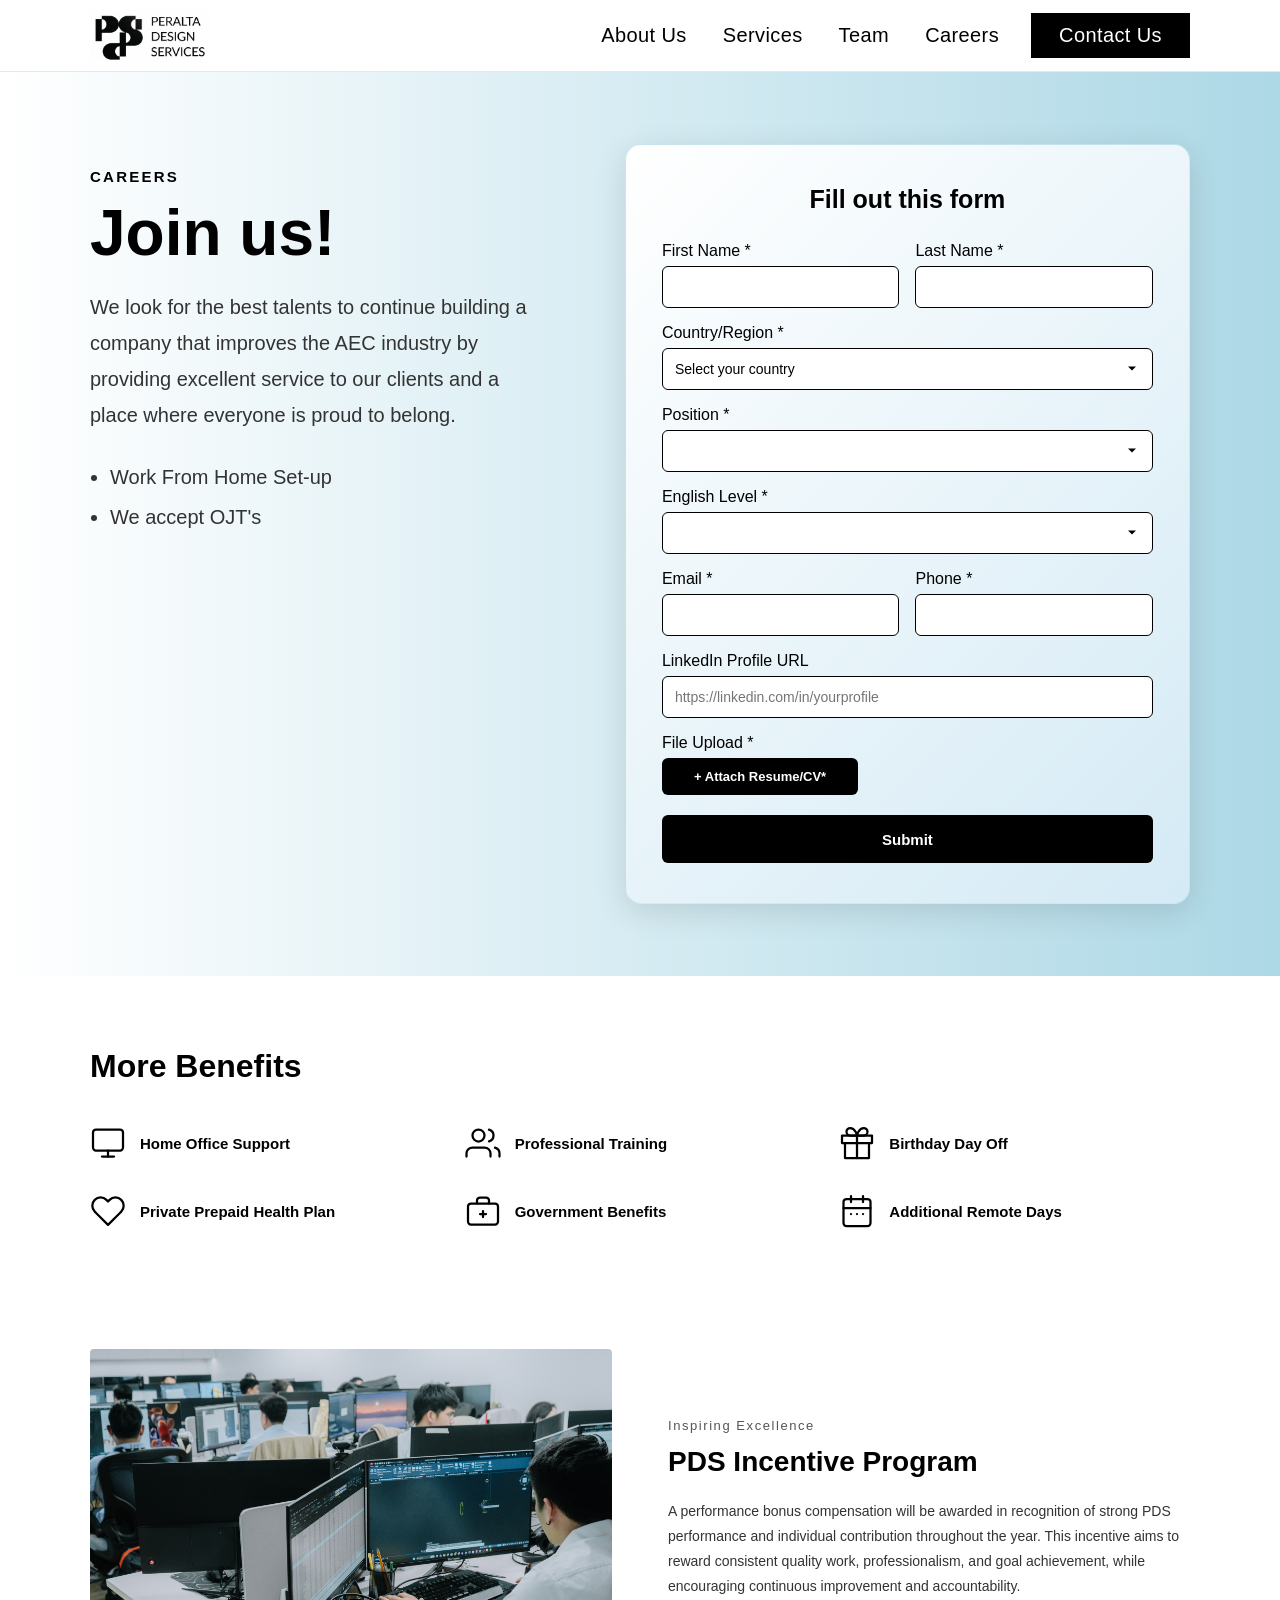
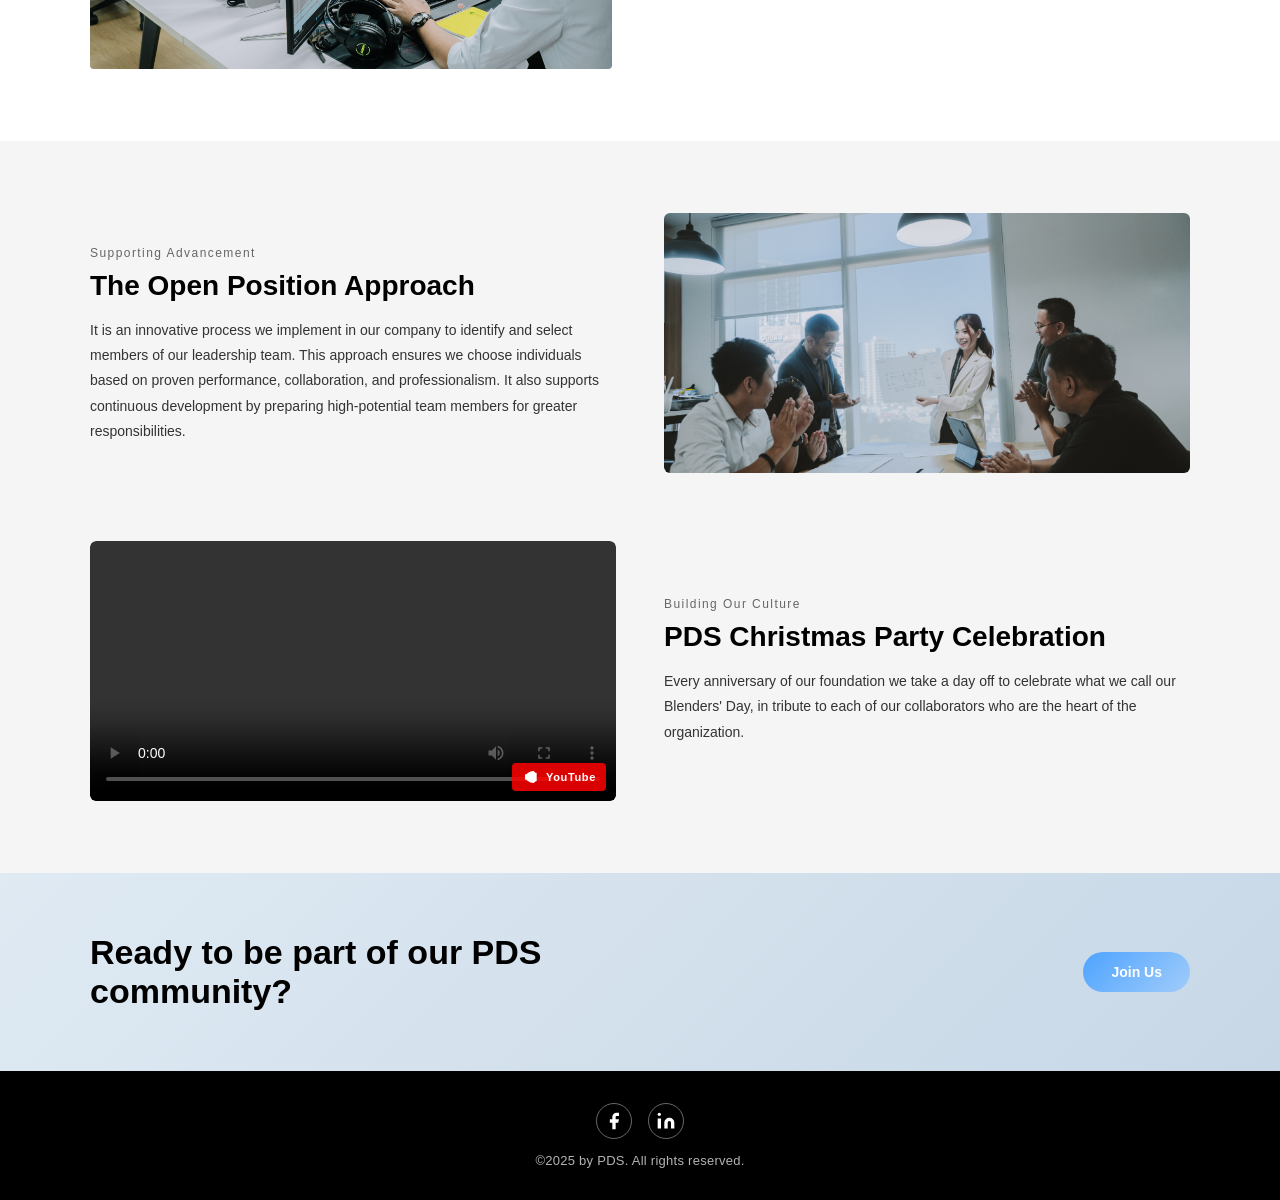
==== commit c22e529d: "changing images" ====
--- a/careers.html
+++ b/careers.html
@@ -5,7 +5,7 @@
   <meta name="viewport" content="width=device-width, initial-scale=1.0"/>
   <title>Careers — Peralta Design Services</title>
   <link rel="stylesheet" href="styles/careers.css"/>
-  <link rel="icon" type="image/png" href="images/logoPDS.png"/>
+  <link rel="icon" type="image/png" href="images/favicon-32x32.png"/>
 </head>
 <body>
 
@@ -47,7 +47,7 @@
         <div class="form-card">
           <h2 class="form-title">Fill out this form</h2>
 
-          <form id="careersForm" enctype="multipart/form-data">
+          <form id="careersForm" action="submit.php" method="POST" enctype="multipart/form-data">
 
             <div class="form-row">
               <div class="form-group">
@@ -220,7 +220,7 @@
   <section class="incentive">
     <div class="incentive-inner">
       <div class="incentive-left">
-        <img src="images/emp.png" alt="PDS Team at work"/>
+        <img src="images/employee.jpg" alt="PDS Team at work"/>
       </div>
       <div class="incentive-right">
         <p class="incentive-label">Inspiring Excellence</p>
@@ -244,7 +244,7 @@
           </p>
         </div>
         <div class="culture-right">
-          <img src="images/office1.png" alt="Office workspace"/>
+          <img src="images/meeting.jpg" alt="Office workspace"/>
         </div>
       </div>
       <div class="culture-bottom">
@@ -313,12 +313,12 @@
     form.addEventListener('submit', async function(e) {
       e.preventDefault();
       const data = new FormData(form);
-      const response = await fetch('https://formspree.io/f/xgorbyjn', {
+      const response = await fetch('submit.php', {
         method: 'POST',
-        body: data,
-        headers: { 'Accept': 'application/json' }
+        body: data
       });
-      if (response.ok) {
+      const result = await response.text();
+      if (result.trim() === 'success') {
         form.innerHTML = '<p style="text-align:center; font-size:18px; padding:40px 0;">✅ Thank you! Your application has been submitted.</p>';
       } else {
         alert('Something went wrong. Please try again.');
